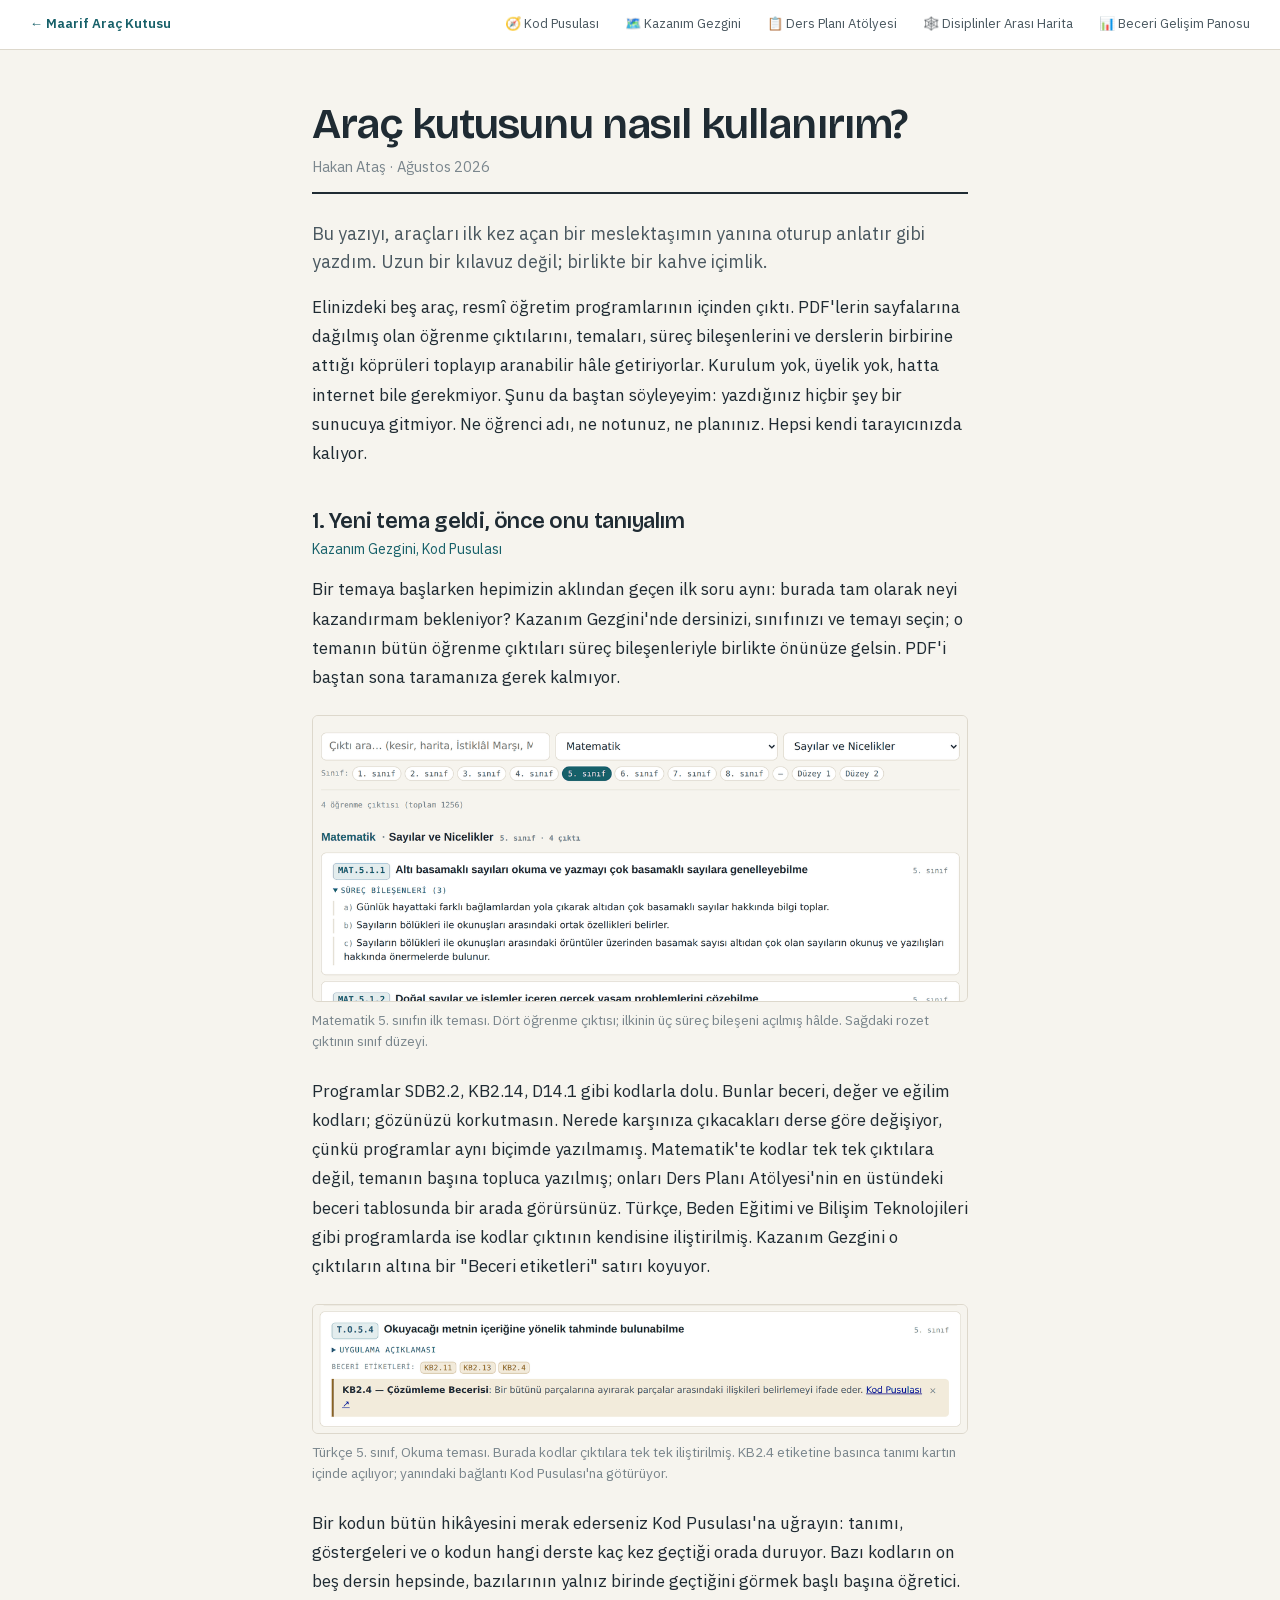
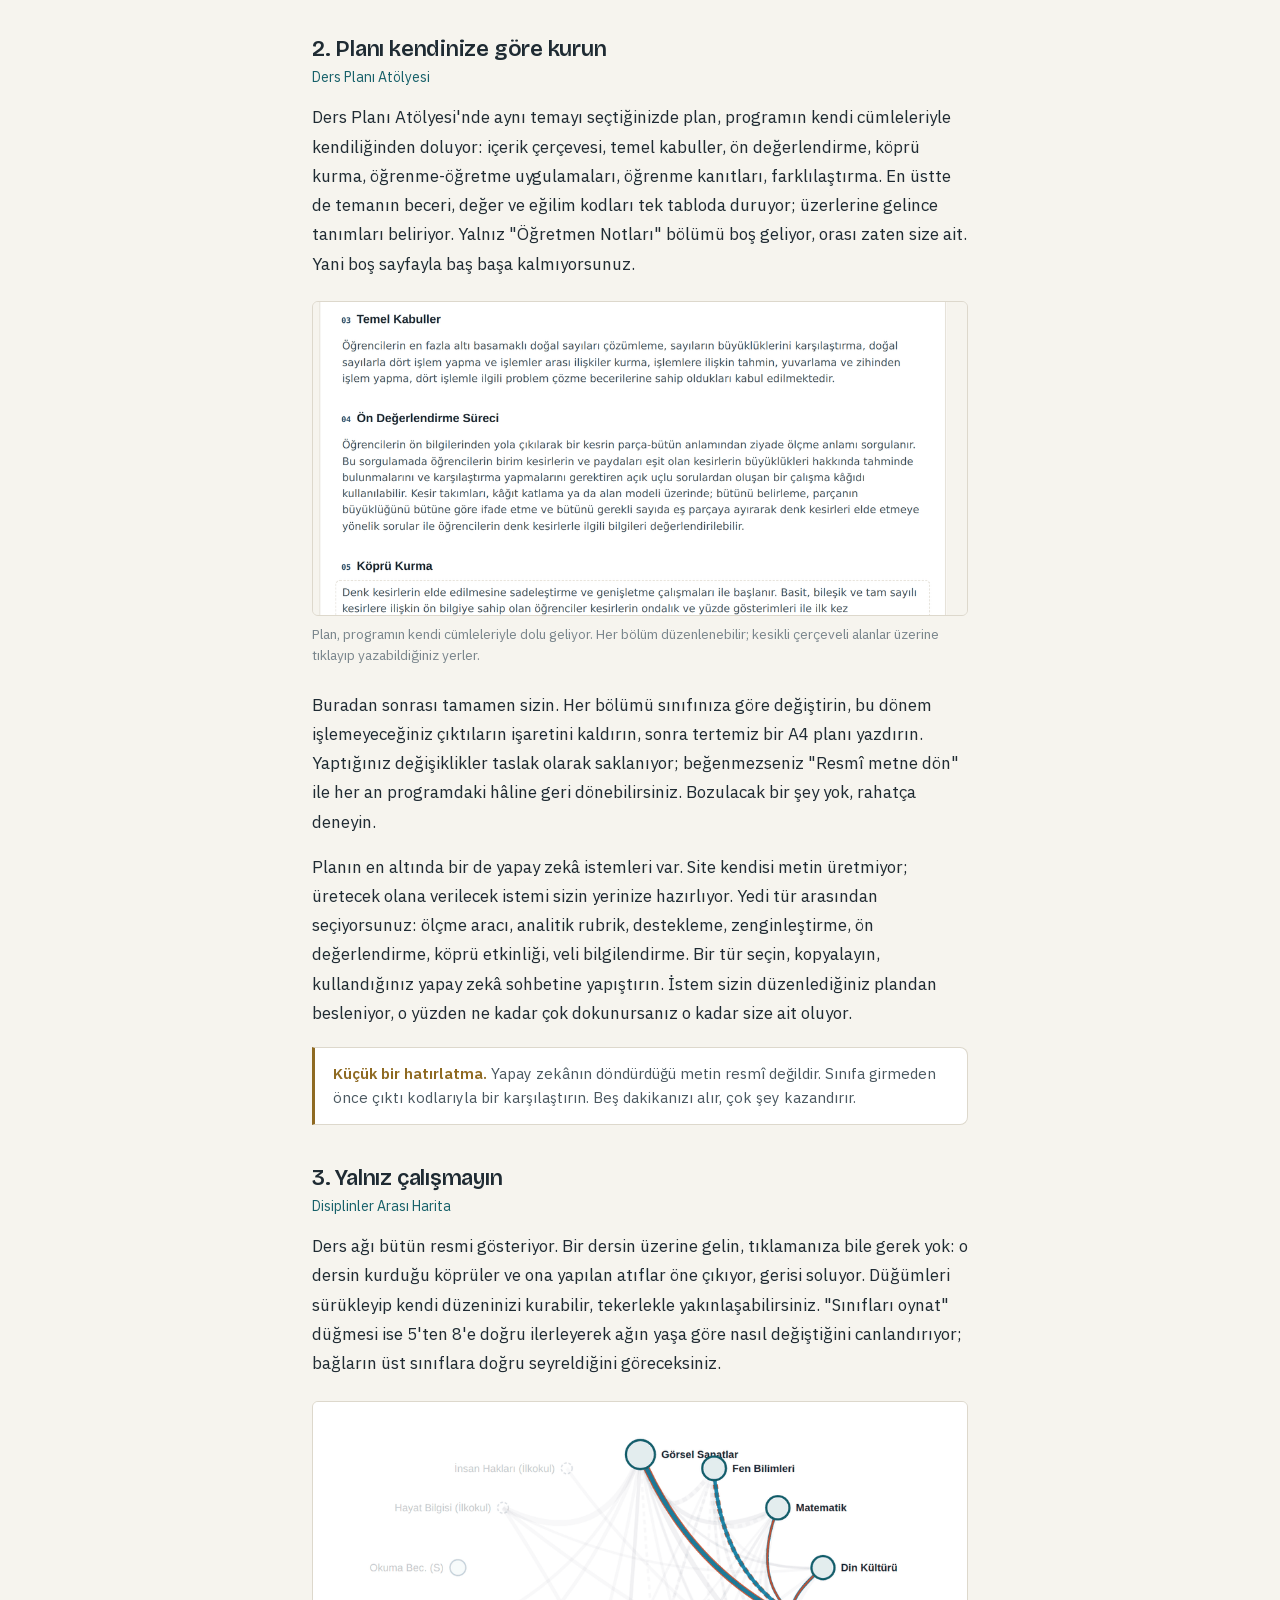
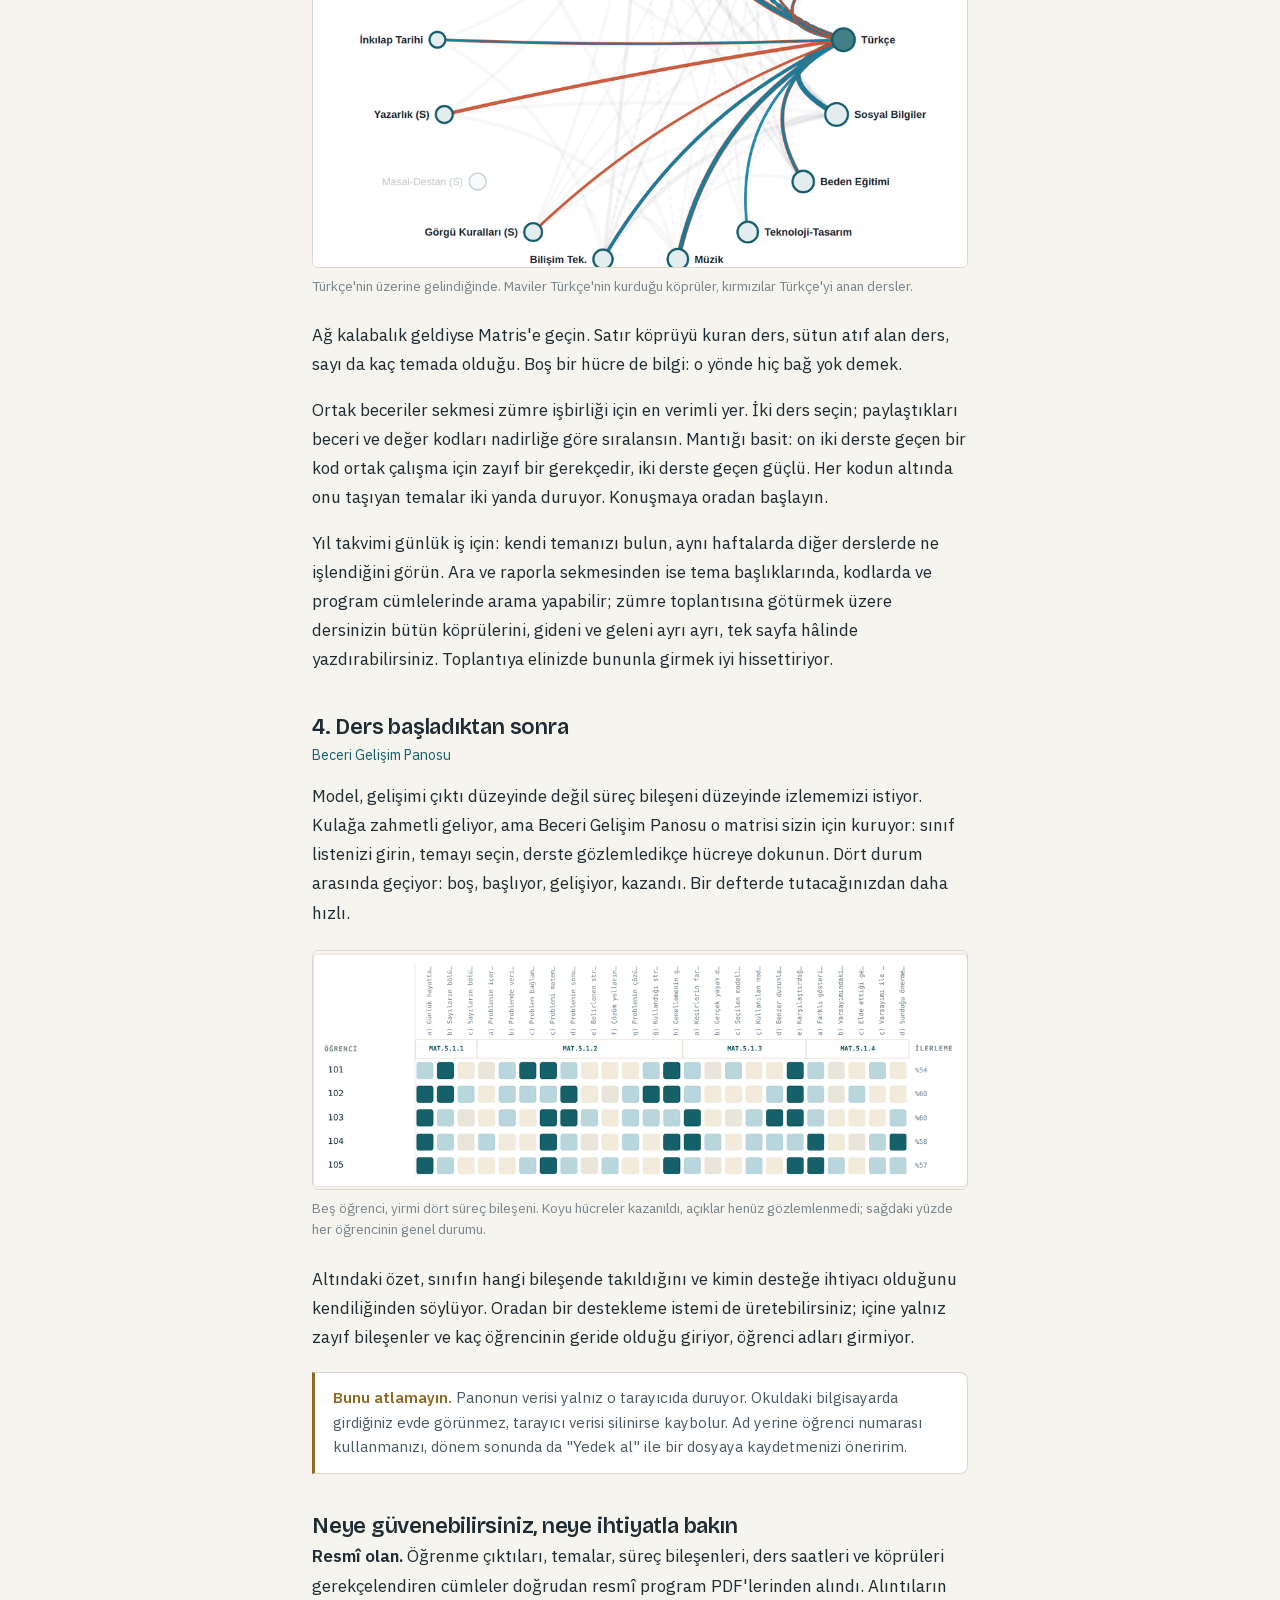
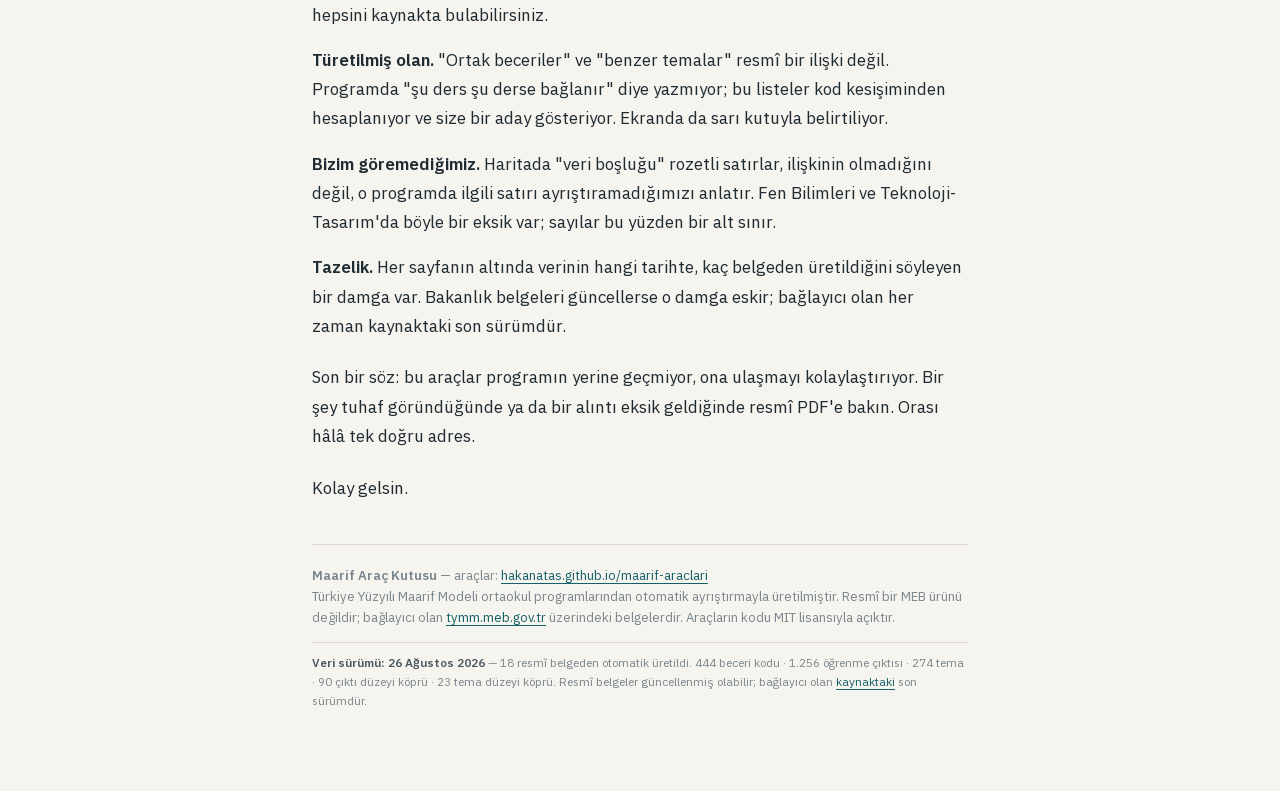
==== kullanim.html @ 653b6cca "Add files via upload" ====
<!DOCTYPE html>
<html lang="tr">
<head>
<meta charset="utf-8">
<meta name="viewport" content="width=device-width, initial-scale=1">
<meta name="description" content="Maarif Araç Kutusu'nun beş aracı bir temaya hazırlanırken nasıl kullanılır">
<link rel="icon" href="data:image/svg+xml,%3Csvg%20xmlns%3D%27http%3A//www.w3.org/2000/svg%27%20viewBox%3D%270%200%20100%20100%27%3E%3Ctext%20y%3D%27.9em%27%20font-size%3D%2790%27%3E%F0%9F%A7%B0%3C/text%3E%3C/svg%3E">
<title>Maarif Araç Kutusu Rehberi</title>
<style>
/* Otomatik üretildi: scriptler/07_yazitipi_gom.py
   Kaynak: Google Fonts (Bricolage Grotesque, IBM Plex Sans, IBM Plex Mono —
   hepsi SIL Open Font License). Yalnız latin ve latin-ext alt kümeleri gömüldü.
   Sayfanın çevrimdışı çalışması ve PDF dizgisinin doğru yüzlerle basılması için. */
@font-face {
  font-family: 'IBM Plex Mono';
  font-style: normal;
  font-weight: 500;
  font-display: swap;
  src: url([data-uri]) format('woff2');
  unicode-range: U+0100-02BA, U+02BD-02C5, U+02C7-02CC, U+02CE-02D7, U+02DD-02FF, U+0304, U+0308, U+0329, U+1D00-1DBF, U+1E00-1E9F, U+1EF2-1EFF, U+2020, U+20A0-20AB, U+20AD-20C0, U+2113, U+2C60-2C7F, U+A720-A7FF;
}
@font-face {
  font-family: 'IBM Plex Mono';
  font-style: normal;
  font-weight: 500;
  font-display: swap;
  src: url([data-uri]) format('woff2');
  unicode-range: U+0000-00FF, U+0131, U+0152-0153, U+02BB-02BC, U+02C6, U+02DA, U+02DC, U+0304, U+0308, U+0329, U+2000-206F, U+20AC, U+2122, U+2191, U+2193, U+2212, U+2215, U+FEFF, U+FFFD;
}
@font-face {
  font-family: 'IBM Plex Sans';
  font-style: italic;
  font-weight: 400;
  font-stretch: 100%;
  font-display: swap;
  src: url([data-uri]) format('woff2');
  unicode-range: U+0100-02BA, U+02BD-02C5, U+02C7-02CC, U+02CE-02D7, U+02DD-02FF, U+0304, U+0308, U+0329, U+1D00-1DBF, U+1E00-1E9F, U+1EF2-1EFF, U+2020, U+20A0-20AB, U+20AD-20C0, U+2113, U+2C60-2C7F, U+A720-A7FF;
}
@font-face {
  font-family: 'IBM Plex Sans';
  font-style: italic;
  font-weight: 400;
  font-stretch: 100%;
  font-display: swap;
  src: url([data-uri]) format('woff2');
  unicode-range: U+0000-00FF, U+0131, U+0152-0153, U+02BB-02BC, U+02C6, U+02DA, U+02DC, U+0304, U+0308, U+0329, U+2000-206F, U+20AC, U+2122, U+2191, U+2193, U+2212, U+2215, U+FEFF, U+FFFD;
}
@font-face {
  font-family: 'IBM Plex Sans';
  font-style: normal;
  font-weight: 400;
  font-stretch: 100%;
  font-display: swap;
  src: url([data-uri]) format('woff2');
  unicode-range: U+0100-02BA, U+02BD-02C5, U+02C7-02CC, U+02CE-02D7, U+02DD-02FF, U+0304, U+0308, U+0329, U+1D00-1DBF, U+1E00-1E9F, U+1EF2-1EFF, U+2020, U+20A0-20AB, U+20AD-20C0, U+2113, U+2C60-2C7F, U+A720-A7FF;
}
@font-face {
  font-family: 'IBM Plex Sans';
  font-style: normal;
  font-weight: 400;
  font-stretch: 100%;
  font-display: swap;
  src: url([data-uri]) format('woff2');
  unicode-range: U+0000-00FF, U+0131, U+0152-0153, U+02BB-02BC, U+02C6, U+02DA, U+02DC, U+0304, U+0308, U+0329, U+2000-206F, U+20AC, U+2122, U+2191, U+2193, U+2212, U+2215, U+FEFF, U+FFFD;
}
@font-face {
  font-family: 'IBM Plex Sans';
  font-style: normal;
  font-weight: 600;
  font-stretch: 100%;
  font-display: swap;
  src: url([data-uri]) format('woff2');
  unicode-range: U+0100-02BA, U+02BD-02C5, U+02C7-02CC, U+02CE-02D7, U+02DD-02FF, U+0304, U+0308, U+0329, U+1D00-1DBF, U+1E00-1E9F, U+1EF2-1EFF, U+2020, U+20A0-20AB, U+20AD-20C0, U+2113, U+2C60-2C7F, U+A720-A7FF;
}
@font-face {
  font-family: 'IBM Plex Sans';
  font-style: normal;
  font-weight: 600;
  font-stretch: 100%;
  font-display: swap;
  src: url([data-uri]) format('woff2');
  unicode-range: U+0000-00FF, U+0131, U+0152-0153, U+02BB-02BC, U+02C6, U+02DA, U+02DC, U+0304, U+0308, U+0329, U+2000-206F, U+20AC, U+2122, U+2191, U+2193, U+2212, U+2215, U+FEFF, U+FFFD;
}
@font-face {
  font-family: 'Bricolage Grotesque';
  font-style: normal;
  font-weight: 600;
  font-stretch: 100%;
  font-display: swap;
  src: url([data-uri]) format('woff2');
  unicode-range: U+20-21, U+23, U+25-5b, U+5d, U+61-7b, U+7d, U+b7, U+c4, U+c7, U+cb, U+cf, U+d6, U+dc, U+e4, U+e7, U+eb, U+ef, U+f6, U+fc, U+ff, U+102-103, U+10a-10b, U+114-117, U+11e-123, U+12c-12d, U+130-131, U+136-137, U+13b-13c, U+145-146, U+14e-14f, U+156-157, U+15e-15f, U+162-163, U+16c-16d, U+178, U+17b-17c, U+226-229, U+22e-22f, U+306-308, U+327, U+1e02-1e03, U+1e0a-1e0b, U+1e10-1e11, U+1e1c-1e1f, U+1e22-1e23, U+1e26-1e29, U+1e40-1e41, U+1e44-1e45, U+1e56-1e59, U+1e60-1e61, U+1e6a-1e6b, U+1e84-1e87, U+1e8a-1e8f, U+1e97, U+2013-2014, U+2019, U+201c-201d, U+2026, U+2192, U+21c4;
}

  :root {
    --paper: #F6F4EE; --surface: #FFFFFF; --ink: #1F2B33; --ink-soft: #4A5860;
    --ink-faint: #7A868D; --line: #DDD8CC; --line-soft: #E9E5DA;
    --petrol: #166069; --petrol-soft: #E3EDEE;
    --ochre: #8F6A22; --ochre-soft: #F2EBDB;
    --focus: #166069;
  }
  @media (prefers-color-scheme: dark) {
    :root:not([data-theme="light"]) {
      --paper: #131B1F; --surface: #1B252B; --ink: #E8E6DF; --ink-soft: #B4BCC0;
      --ink-faint: #7E8A90; --line: #2E3A41; --line-soft: #263138;
      --petrol: #6FC2CB; --petrol-soft: #1C3237;
      --ochre: #D9B26A; --ochre-soft: #332915;
      --focus: #6FC2CB;
    }
  }
  :root[data-theme="dark"] {
    --paper: #131B1F; --surface: #1B252B; --ink: #E8E6DF; --ink-soft: #B4BCC0;
    --ink-faint: #7E8A90; --line: #2E3A41; --line-soft: #263138;
    --petrol: #6FC2CB; --petrol-soft: #1C3237;
    --ochre: #D9B26A; --ochre-soft: #332915;
    --focus: #6FC2CB;
  }

  * { box-sizing: border-box; }
  body {
    margin: 0; background: var(--paper); color: var(--ink);
    font-family: "IBM Plex Sans", -apple-system, BlinkMacSystemFont, "Segoe UI", sans-serif;
    font-size: 17px; line-height: 1.72; -webkit-font-smoothing: antialiased;
  }
  .sayfa { max-width: 44rem; margin: 0 auto; padding: 3.2rem 1.5rem 4rem; }
  @media (max-width: 640px) { .sayfa { padding: 2rem 1.15rem 3rem; } body { font-size: 16px; } }

  .kunye { border-bottom: 2px solid var(--ink); padding-bottom: 0.8rem; margin-bottom: 1.6rem; }
  h1 {
    font-family: "Bricolage Grotesque", "IBM Plex Sans", sans-serif;
    font-size: clamp(2rem, 5.5vw, 2.7rem); font-weight: 600; line-height: 1.1;
    letter-spacing: -0.02em; margin: 0 0 0.35rem; text-wrap: balance;
  }
  .imza { margin: 0; font-size: 0.92rem; color: var(--ink-faint); }

  p { margin: 0 0 1rem; }
  .lede { font-size: 1.12rem; line-height: 1.6; color: var(--ink-soft); }

  h2 {
    font-family: "Bricolage Grotesque", "IBM Plex Sans", sans-serif;
    font-size: 1.38rem; font-weight: 600; letter-spacing: -0.01em; line-height: 1.25;
    margin: 2.4rem 0 0.15rem; text-wrap: balance;
  }
  .hangi { font-size: 0.88rem; color: var(--petrol); margin: 0 0 0.9rem; }

  figure { margin: 1.4rem 0 1.5rem; }
  figure img {
    display: block; width: 100%; height: auto;
    border: 1px solid var(--line); border-radius: 6px; background: var(--surface);
  }
  figcaption { font-size: 0.86rem; line-height: 1.55; color: var(--ink-faint); margin-top: 0.5rem; }

  strong, b { font-weight: 600; }
  a { color: var(--petrol); text-underline-offset: 3px; text-decoration-thickness: 1px; }
  a:focus-visible { outline: 2px solid var(--focus); outline-offset: 3px; border-radius: 3px; }

  .not {
    background: var(--surface); border: 1px solid var(--line); border-left: 3px solid var(--ochre);
    border-radius: 0 8px 8px 0; padding: 0.85rem 1.1rem;
    margin: 1.2rem 0 1.4rem; font-size: 0.94rem; line-height: 1.62; color: var(--ink-soft);
  }
  .not b { color: var(--ochre); }
  .not p { margin: 0; }

  .kapanis { margin-top: 1.4rem; }
  .kapanis:first-of-type { padding-top: 1.3rem; border-top: 1px solid var(--line); }

  footer {
    margin-top: 2.6rem; padding-top: 1.2rem; border-top: 1px solid var(--line);
    font-size: 0.82rem; line-height: 1.6; color: var(--ink-faint);
  }
  footer a { color: var(--petrol); }

  /* --- baskı / PDF ---
     Kâğıtta koyu tema kartuş yakar; baskıda paleti açık hâle sabitliyoruz. */
  @page { size: A4; margin: 18mm 16mm 16mm; }
  @media print {
    :root, :root[data-theme="dark"] {
      --paper: #FFFFFF; --surface: #FFFFFF; --ink: #1A252C; --ink-soft: #3E4C55;
      --ink-faint: #6B7880; --line: #D6D1C4; --line-soft: #E9E5DA;
      --petrol: #12545C; --petrol-soft: #EAF1F2;
      --ochre: #7A5A1B; --ochre-soft: #F5EFE0;
    }
    body { background: #fff; font-size: 9.9pt; line-height: 1.5; }
    .sayfa { max-width: none; padding: 0; }
    .site-nav { display: none !important; }
    h1 { font-size: 22pt; }
    .lede { font-size: 11pt; }
    h2 { font-size: 12.6pt; margin-top: 1.15rem; break-after: avoid; }
    .hangi { break-after: avoid; break-before: avoid; }
    figure { break-inside: avoid; margin: 0.65rem 0 0.75rem; }
    figure img { width: 78%; }
    p { margin-bottom: 0.75rem; }
    /* damga altbilgiyle birlikte kalsın, tek başına yeni sayfaya taşmasın */
    footer { break-inside: avoid; }
    .not, .kapanis { break-inside: avoid; }
    p { orphans: 3; widows: 3; }
    a { text-decoration: none; }
    footer { margin-top: 1.5rem; font-size: 8.4pt; }
    .veri-damgasi { font-size: 8pt; }
  }

  .site-nav {
    display: flex; flex-wrap: wrap; gap: 0.3rem; align-items: center;
    padding: 0.5rem 1.2rem; border-bottom: 1px solid var(--line);
    background: var(--surface); font-size: 0.82rem;
  }
  .site-nav .nav-oge {
    color: var(--ink-soft); text-decoration: none; padding: 0.25rem 0.6rem;
    border-radius: 99px; border: 1px solid transparent; white-space: nowrap;
  }
  .site-nav a.nav-oge:hover, .site-nav a.nav-oge:focus-visible {
    border-color: var(--line); color: var(--ink); outline: none;
  }
  .site-nav .etkin { color: var(--petrol); font-weight: 600; }
  .site-nav .nav-ev { margin-right: auto; font-weight: 600; color: var(--petrol); }
  @media print { .site-nav { display: none; } }

  .veri-damgasi {
    margin-top: 0.9rem; padding-top: 0.7rem; border-top: 1px solid var(--line);
    font-size: 0.74rem; line-height: 1.6; color: var(--ink-faint);
  }
  .veri-damgasi b { color: var(--ink-soft); font-weight: 600; }
</style>
</head>
<body>
<nav class="site-nav" aria-label="Araçlar"><a class="nav-oge nav-ev" href="./index.html">← Maarif Araç Kutusu</a><a class="nav-oge" href="./araclar/kod-pusulasi.html">🧭 Kod Pusulası</a><a class="nav-oge" href="./araclar/kazanim-gezgini.html">🗺️ Kazanım Gezgini</a><a class="nav-oge" href="./araclar/ders-plani.html">📋 Ders Planı Atölyesi</a><a class="nav-oge" href="./araclar/disiplinler-haritasi.html">🕸️ Disiplinler Arası Harita</a><a class="nav-oge" href="./araclar/beceri-panosu.html">📊 Beceri Gelişim Panosu</a></nav>
<div class="sayfa">

  <header class="kunye">
    <h1>Araç kutusunu nasıl kullanırım?</h1>
    <p class="imza">Hakan Ataş · Ağustos 2026</p>
  </header>

  <p class="lede">Bu yazıyı, araçları ilk kez açan bir meslektaşımın yanına oturup anlatır gibi yazdım. Uzun bir kılavuz değil; birlikte bir kahve içimlik.</p>

  <p>Elinizdeki beş araç, resmî öğretim programlarının içinden çıktı. PDF'lerin sayfalarına dağılmış olan öğrenme çıktılarını, temaları, süreç bileşenlerini ve derslerin birbirine attığı köprüleri toplayıp aranabilir hâle getiriyorlar. Kurulum yok, üyelik yok, hatta internet bile gerekmiyor. Şunu da baştan söyleyeyim: yazdığınız hiçbir şey bir sunucuya gitmiyor. Ne öğrenci adı, ne notunuz, ne planınız. Hepsi kendi tarayıcınızda kalıyor.</p>

  <h2>1. Yeni tema geldi, önce onu tanıyalım</h2>
  <p class="hangi">Kazanım Gezgini, Kod Pusulası</p>

  <p>Bir temaya başlarken hepimizin aklından geçen ilk soru aynı: burada tam olarak neyi kazandırmam bekleniyor? Kazanım Gezgini'nde dersinizi, sınıfınızı ve temayı seçin; o temanın bütün öğrenme çıktıları süreç bileşenleriyle birlikte önünüze gelsin. PDF'i baştan sona taramanıza gerek kalmıyor.</p>

  <figure>
    <img src="[data-uri]" alt="Kazanım Gezgini ekranı: Matematik 5. sınıf birinci temanın dört öğrenme çıktısı, her birinin süreç bileşeni sayısıyla birlikte listelenmiş.">
    <figcaption>Matematik 5. sınıfın ilk teması. Dört öğrenme çıktısı; ilkinin üç süreç bileşeni açılmış hâlde. Sağdaki rozet çıktının sınıf düzeyi.</figcaption>
  </figure>

  <p>Programlar SDB2.2, KB2.14, D14.1 gibi kodlarla dolu. Bunlar beceri, değer ve eğilim kodları; gözünüzü korkutmasın. Nerede karşınıza çıkacakları derse göre değişiyor, çünkü programlar aynı biçimde yazılmamış. Matematik'te kodlar tek tek çıktılara değil, temanın başına topluca yazılmış; onları Ders Planı Atölyesi'nin en üstündeki beceri tablosunda bir arada görürsünüz. Türkçe, Beden Eğitimi ve Bilişim Teknolojileri gibi programlarda ise kodlar çıktının kendisine iliştirilmiş. Kazanım Gezgini o çıktıların altına bir "Beceri etiketleri" satırı koyuyor.</p>

  <figure>
    <img src="[data-uri]" alt="Kazanım Gezgini ekranı: Türkçe 5. sınıf bir okuma çıktısının altında KB2.11, KB2.13, KB2.4 beceri etiketleri; KB2.4'e basılınca Çözümleme Becerisi tanımı kartın içinde açılmış.">
    <figcaption>Türkçe 5. sınıf, Okuma teması. Burada kodlar çıktılara tek tek iliştirilmiş. KB2.4 etiketine basınca tanımı kartın içinde açılıyor; yanındaki bağlantı Kod Pusulası'na götürüyor.</figcaption>
  </figure>

  <p>Bir kodun bütün hikâyesini merak ederseniz Kod Pusulası'na uğrayın: tanımı, göstergeleri ve o kodun hangi derste kaç kez geçtiği orada duruyor. Bazı kodların on beş dersin hepsinde, bazılarının yalnız birinde geçtiğini görmek başlı başına öğretici.</p>

  <h2>2. Planı kendinize göre kurun</h2>
  <p class="hangi">Ders Planı Atölyesi</p>

  <p>Ders Planı Atölyesi'nde aynı temayı seçtiğinizde plan, programın kendi cümleleriyle kendiliğinden doluyor: içerik çerçevesi, temel kabuller, ön değerlendirme, köprü kurma, öğrenme-öğretme uygulamaları, öğrenme kanıtları, farklılaştırma. En üstte de temanın beceri, değer ve eğilim kodları tek tabloda duruyor; üzerlerine gelince tanımları beliriyor. Yalnız "Öğretmen Notları" bölümü boş geliyor, orası zaten size ait. Yani boş sayfayla baş başa kalmıyorsunuz.</p>

  <figure>
    <img src="[data-uri]" alt="Ders Planı Atölyesi ekranı: Temel Kabuller, Ön Değerlendirme Süreci ve Köprü Kurma bölümleri programdaki resmî metinle dolmuş hâlde.">
    <figcaption>Plan, programın kendi cümleleriyle dolu geliyor. Her bölüm düzenlenebilir; kesikli çerçeveli alanlar üzerine tıklayıp yazabildiğiniz yerler.</figcaption>
  </figure>

  <p>Buradan sonrası tamamen sizin. Her bölümü sınıfınıza göre değiştirin, bu dönem işlemeyeceğiniz çıktıların işaretini kaldırın, sonra tertemiz bir A4 planı yazdırın. Yaptığınız değişiklikler taslak olarak saklanıyor; beğenmezseniz "Resmî metne dön" ile her an programdaki hâline geri dönebilirsiniz. Bozulacak bir şey yok, rahatça deneyin.</p>

  <p>Planın en altında bir de yapay zekâ istemleri var. Site kendisi metin üretmiyor; üretecek olana verilecek istemi sizin yerinize hazırlıyor. Yedi tür arasından seçiyorsunuz: ölçme aracı, analitik rubrik, destekleme, zenginleştirme, ön değerlendirme, köprü etkinliği, veli bilgilendirme. Bir tür seçin, kopyalayın, kullandığınız yapay zekâ sohbetine yapıştırın. İstem sizin düzenlediğiniz plandan besleniyor, o yüzden ne kadar çok dokunursanız o kadar size ait oluyor.</p>

  <div class="not"><b>Küçük bir hatırlatma.</b> Yapay zekânın döndürdüğü metin resmî değildir. Sınıfa girmeden önce çıktı kodlarıyla bir karşılaştırın. Beş dakikanızı alır, çok şey kazandırır.</div>

  <h2>3. Yalnız çalışmayın</h2>
  <p class="hangi">Disiplinler Arası Harita</p>

  <p>Ders ağı bütün resmi gösteriyor. Bir dersin üzerine gelin, tıklamanıza bile gerek yok: o dersin kurduğu köprüler ve ona yapılan atıflar öne çıkıyor, gerisi soluyor. Düğümleri sürükleyip kendi düzeninizi kurabilir, tekerlekle yakınlaşabilirsiniz. "Sınıfları oynat" düğmesi ise 5'ten 8'e doğru ilerleyerek ağın yaşa göre nasıl değiştiğini canlandırıyor; bağların üst sınıflara doğru seyreldiğini göreceksiniz.</p>

  <figure>
    <img src="[data-uri]" alt="Disiplinler Arası Harita ekranı: Türkçe düğümünün üzerine gelinmiş, ondan çıkan köprüler mavi, ona gelen atıflar kırmızı çizilmiş, kalan ağ solmuş.">
    <figcaption>Türkçe'nin üzerine gelindiğinde. Maviler Türkçe'nin kurduğu köprüler, kırmızılar Türkçe'yi anan dersler.</figcaption>
  </figure>

  <p>Ağ kalabalık geldiyse Matris'e geçin. Satır köprüyü kuran ders, sütun atıf alan ders, sayı da kaç temada olduğu. Boş bir hücre de bilgi: o yönde hiç bağ yok demek.</p>

  <p>Ortak beceriler sekmesi zümre işbirliği için en verimli yer. İki ders seçin; paylaştıkları beceri ve değer kodları nadirliğe göre sıralansın. Mantığı basit: on iki derste geçen bir kod ortak çalışma için zayıf bir gerekçedir, iki derste geçen güçlü. Her kodun altında onu taşıyan temalar iki yanda duruyor. Konuşmaya oradan başlayın.</p>

  <p>Yıl takvimi günlük iş için: kendi temanızı bulun, aynı haftalarda diğer derslerde ne işlendiğini görün. Ara ve raporla sekmesinden ise tema başlıklarında, kodlarda ve program cümlelerinde arama yapabilir; zümre toplantısına götürmek üzere dersinizin bütün köprülerini, gideni ve geleni ayrı ayrı, tek sayfa hâlinde yazdırabilirsiniz. Toplantıya elinizde bununla girmek iyi hissettiriyor.</p>

  <h2>4. Ders başladıktan sonra</h2>
  <p class="hangi">Beceri Gelişim Panosu</p>

  <p>Model, gelişimi çıktı düzeyinde değil süreç bileşeni düzeyinde izlememizi istiyor. Kulağa zahmetli geliyor, ama Beceri Gelişim Panosu o matrisi sizin için kuruyor: sınıf listenizi girin, temayı seçin, derste gözlemledikçe hücreye dokunun. Dört durum arasında geçiyor: boş, başlıyor, gelişiyor, kazandı. Bir defterde tutacağınızdan daha hızlı.</p>

  <figure>
    <img src="[data-uri]" alt="Beceri Gelişim Panosu ekranı: beş öğrenci numarası için Matematik 5. sınıf birinci temanın yirmi dört süreç bileşeni, koyudan açığa dört durum rengiyle işaretlenmiş.">
    <figcaption>Beş öğrenci, yirmi dört süreç bileşeni. Koyu hücreler kazanıldı, açıklar henüz gözlemlenmedi; sağdaki yüzde her öğrencinin genel durumu.</figcaption>
  </figure>

  <p>Altındaki özet, sınıfın hangi bileşende takıldığını ve kimin desteğe ihtiyacı olduğunu kendiliğinden söylüyor. Oradan bir destekleme istemi de üretebilirsiniz; içine yalnız zayıf bileşenler ve kaç öğrencinin geride olduğu giriyor, öğrenci adları girmiyor.</p>

  <div class="not"><b>Bunu atlamayın.</b> Panonun verisi yalnız o tarayıcıda duruyor. Okuldaki bilgisayarda girdiğiniz evde görünmez, tarayıcı verisi silinirse kaybolur. Ad yerine öğrenci numarası kullanmanızı, dönem sonunda da "Yedek al" ile bir dosyaya kaydetmenizi öneririm.</p></div>

  <h2>Neye güvenebilirsiniz, neye ihtiyatla bakın</h2>

  <p><b>Resmî olan.</b> Öğrenme çıktıları, temalar, süreç bileşenleri, ders saatleri ve köprüleri gerekçelendiren cümleler doğrudan resmî program PDF'lerinden alındı. Alıntıların hepsini kaynakta bulabilirsiniz.</p>

  <p><b>Türetilmiş olan.</b> "Ortak beceriler" ve "benzer temalar" resmî bir ilişki değil. Programda "şu ders şu derse bağlanır" diye yazmıyor; bu listeler kod kesişiminden hesaplanıyor ve size bir aday gösteriyor. Ekranda da sarı kutuyla belirtiliyor.</p>

  <p><b>Bizim göremediğimiz.</b> Haritada "veri boşluğu" rozetli satırlar, ilişkinin olmadığını değil, o programda ilgili satırı ayrıştıramadığımızı anlatır. Fen Bilimleri ve Teknoloji-Tasarım'da böyle bir eksik var; sayılar bu yüzden bir alt sınır.</p>

  <p><b>Tazelik.</b> Her sayfanın altında verinin hangi tarihte, kaç belgeden üretildiğini söyleyen bir damga var. Bakanlık belgeleri güncellerse o damga eskir; bağlayıcı olan her zaman kaynaktaki son sürümdür.</p>

  <p class="kapanis">Son bir söz: bu araçlar programın yerine geçmiyor, ona ulaşmayı kolaylaştırıyor. Bir şey tuhaf göründüğünde ya da bir alıntı eksik geldiğinde resmî PDF'e bakın. Orası hâlâ tek doğru adres.</p>

  <p class="kapanis">Kolay gelsin.</p>

  <footer>
    <b>Maarif Araç Kutusu</b> — araçlar: <a href="https://hakanatas.github.io/maarif-araclari/">hakanatas.github.io/maarif-araclari</a><br>
    Türkiye Yüzyılı Maarif Modeli ortaokul programlarından otomatik ayrıştırmayla üretilmiştir. Resmî bir MEB ürünü değildir; bağlayıcı olan <a href="https://tymm.meb.gov.tr">tymm.meb.gov.tr</a> üzerindeki belgelerdir. Araçların kodu MIT lisansıyla açıktır.
  <p class="veri-damgasi"><b>Veri sürümü: 26 Ağustos 2026</b> — 18 resmî belgeden otomatik üretildi. 444 beceri kodu · 1.256 öğrenme çıktısı · 274 tema · 90 çıktı düzeyi köprü · 23 tema düzeyi köprü. Resmî belgeler güncellenmiş olabilir; bağlayıcı olan <a href="https://tymm.meb.gov.tr">kaynaktaki</a> son sürümdür.</p></footer>

</div>
</body>
</html>
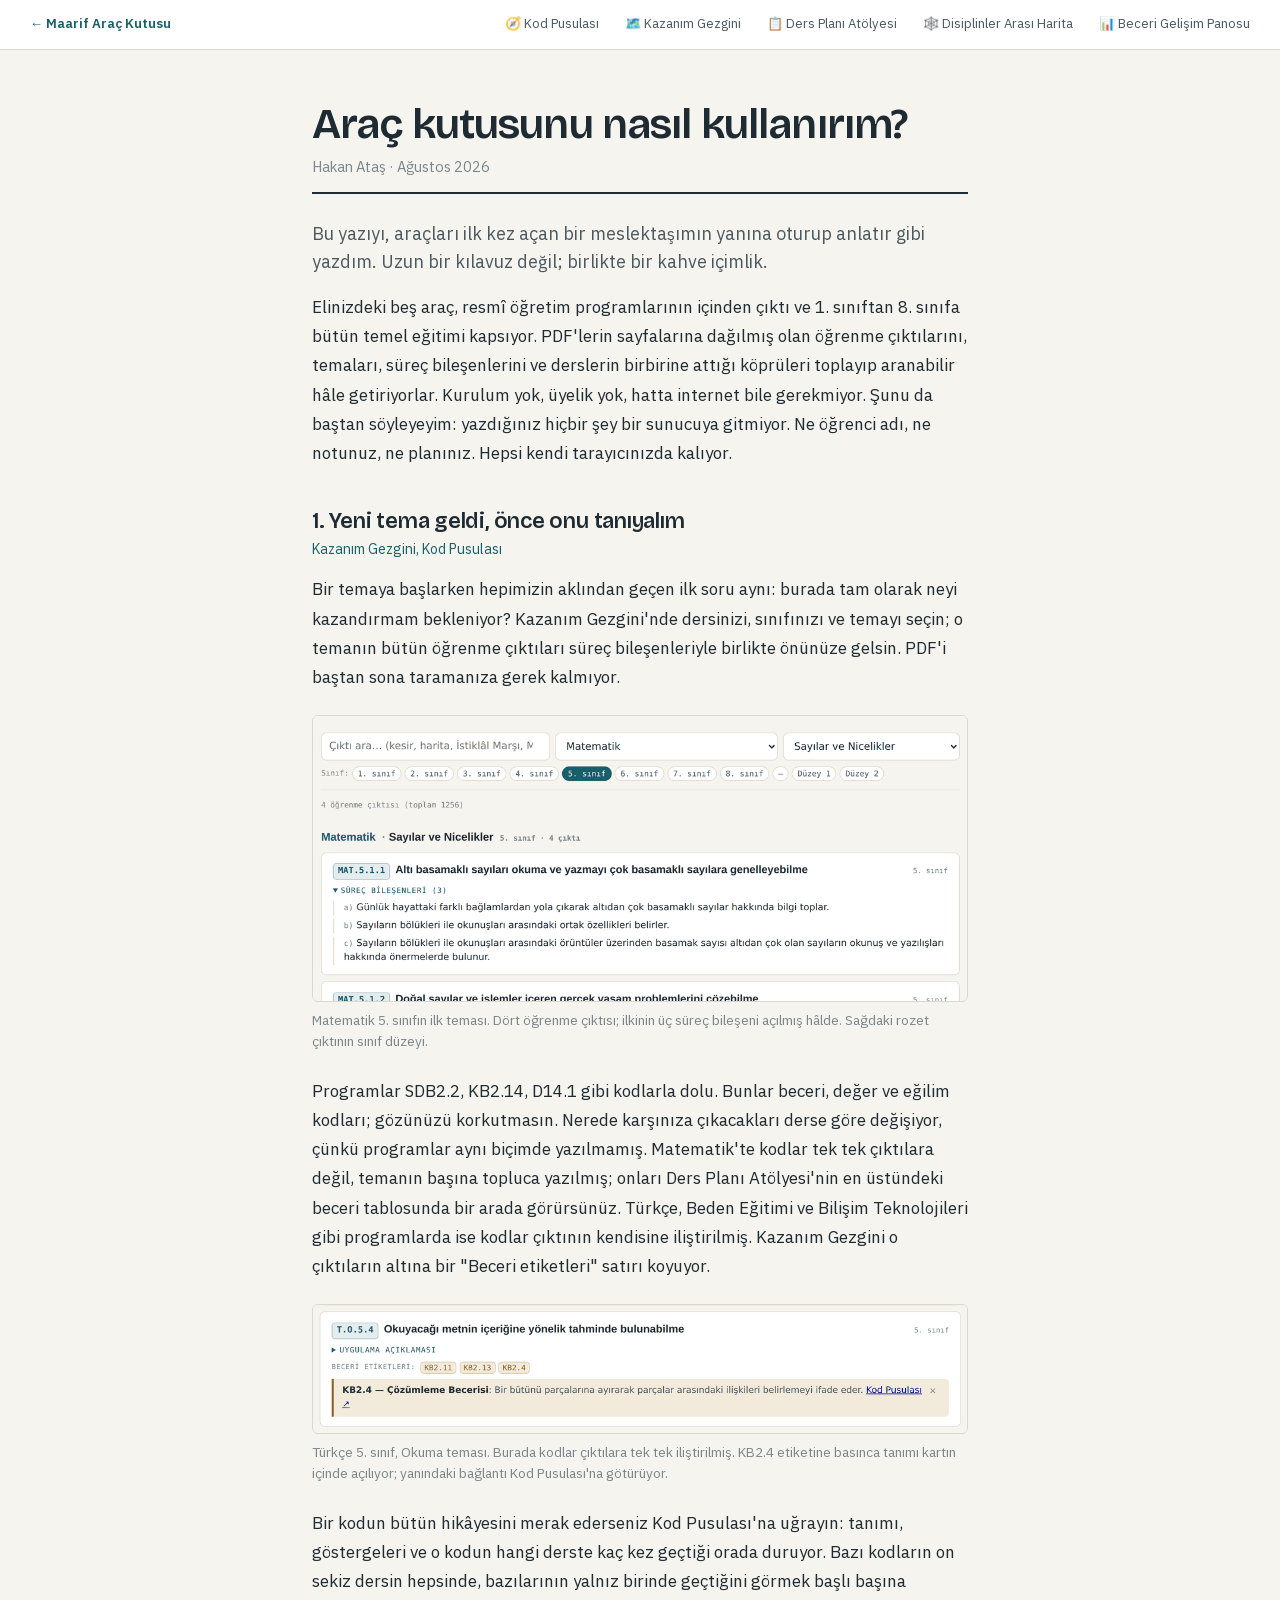
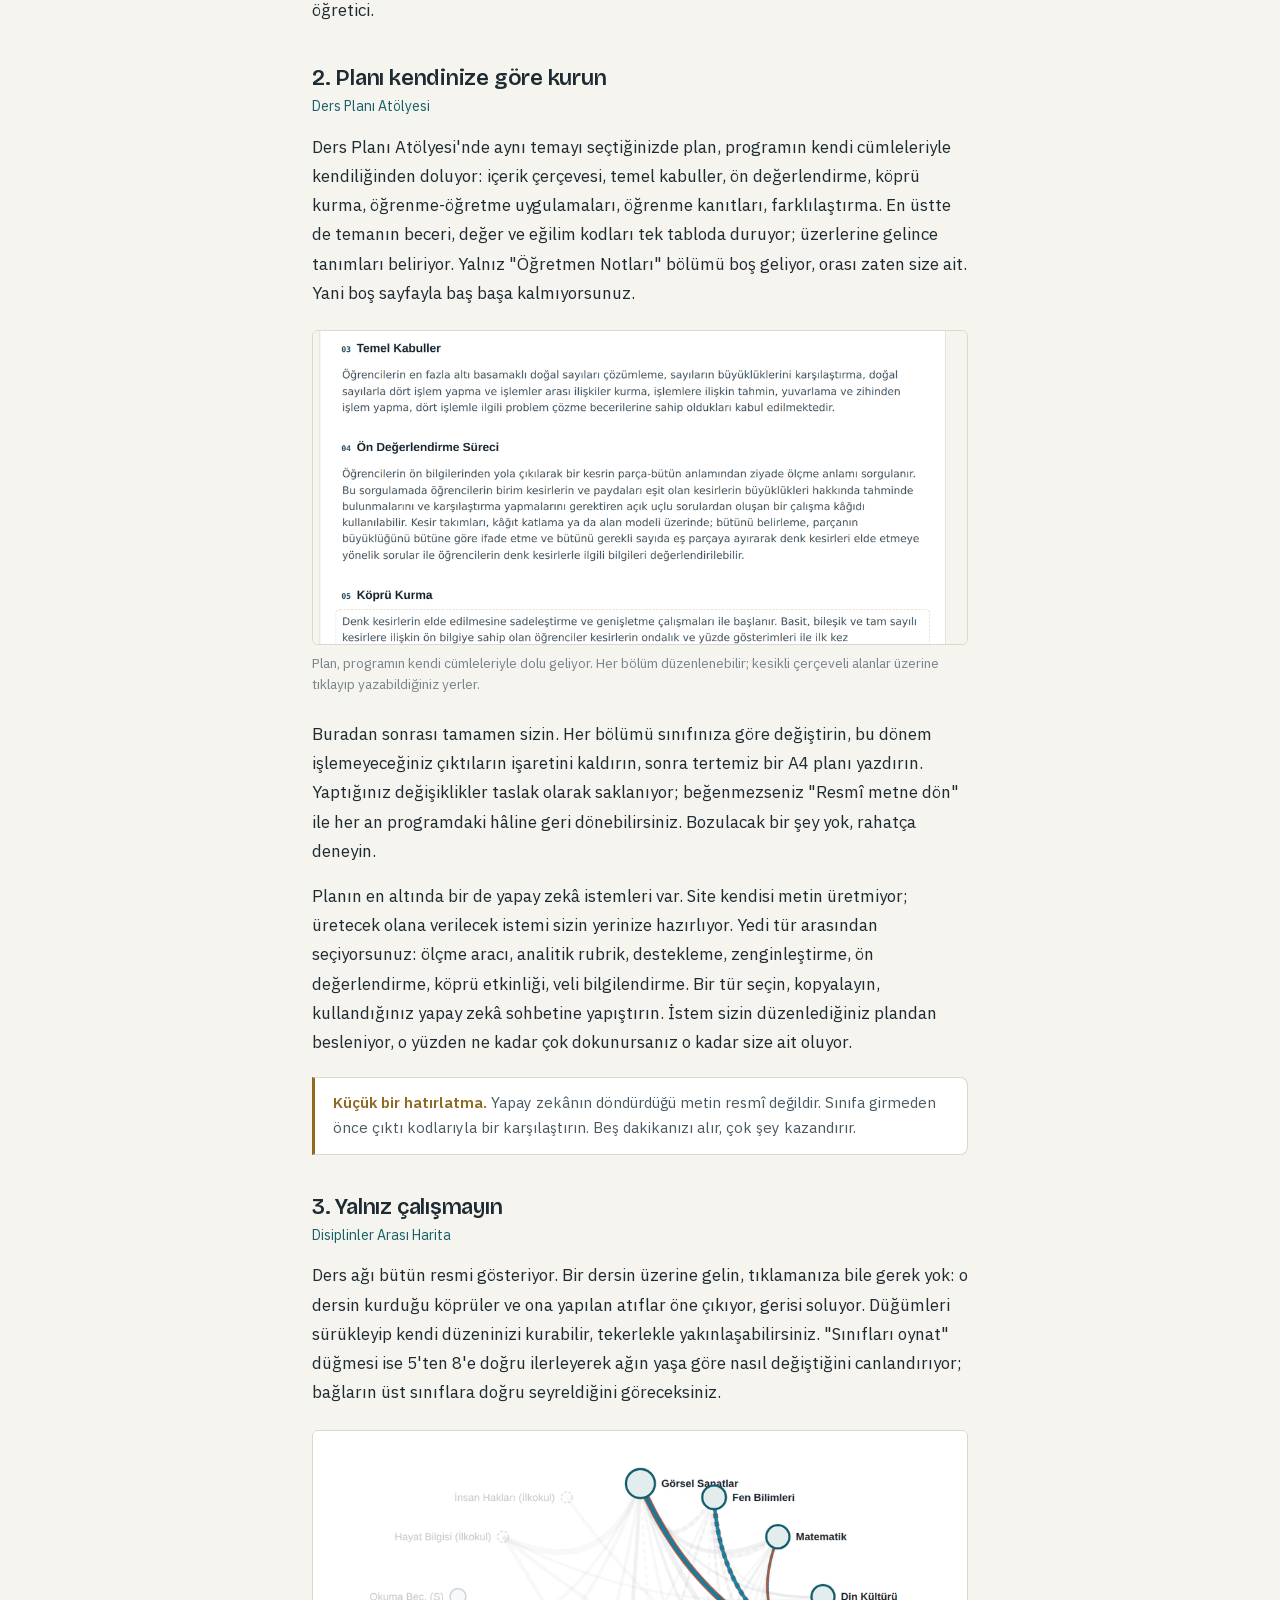
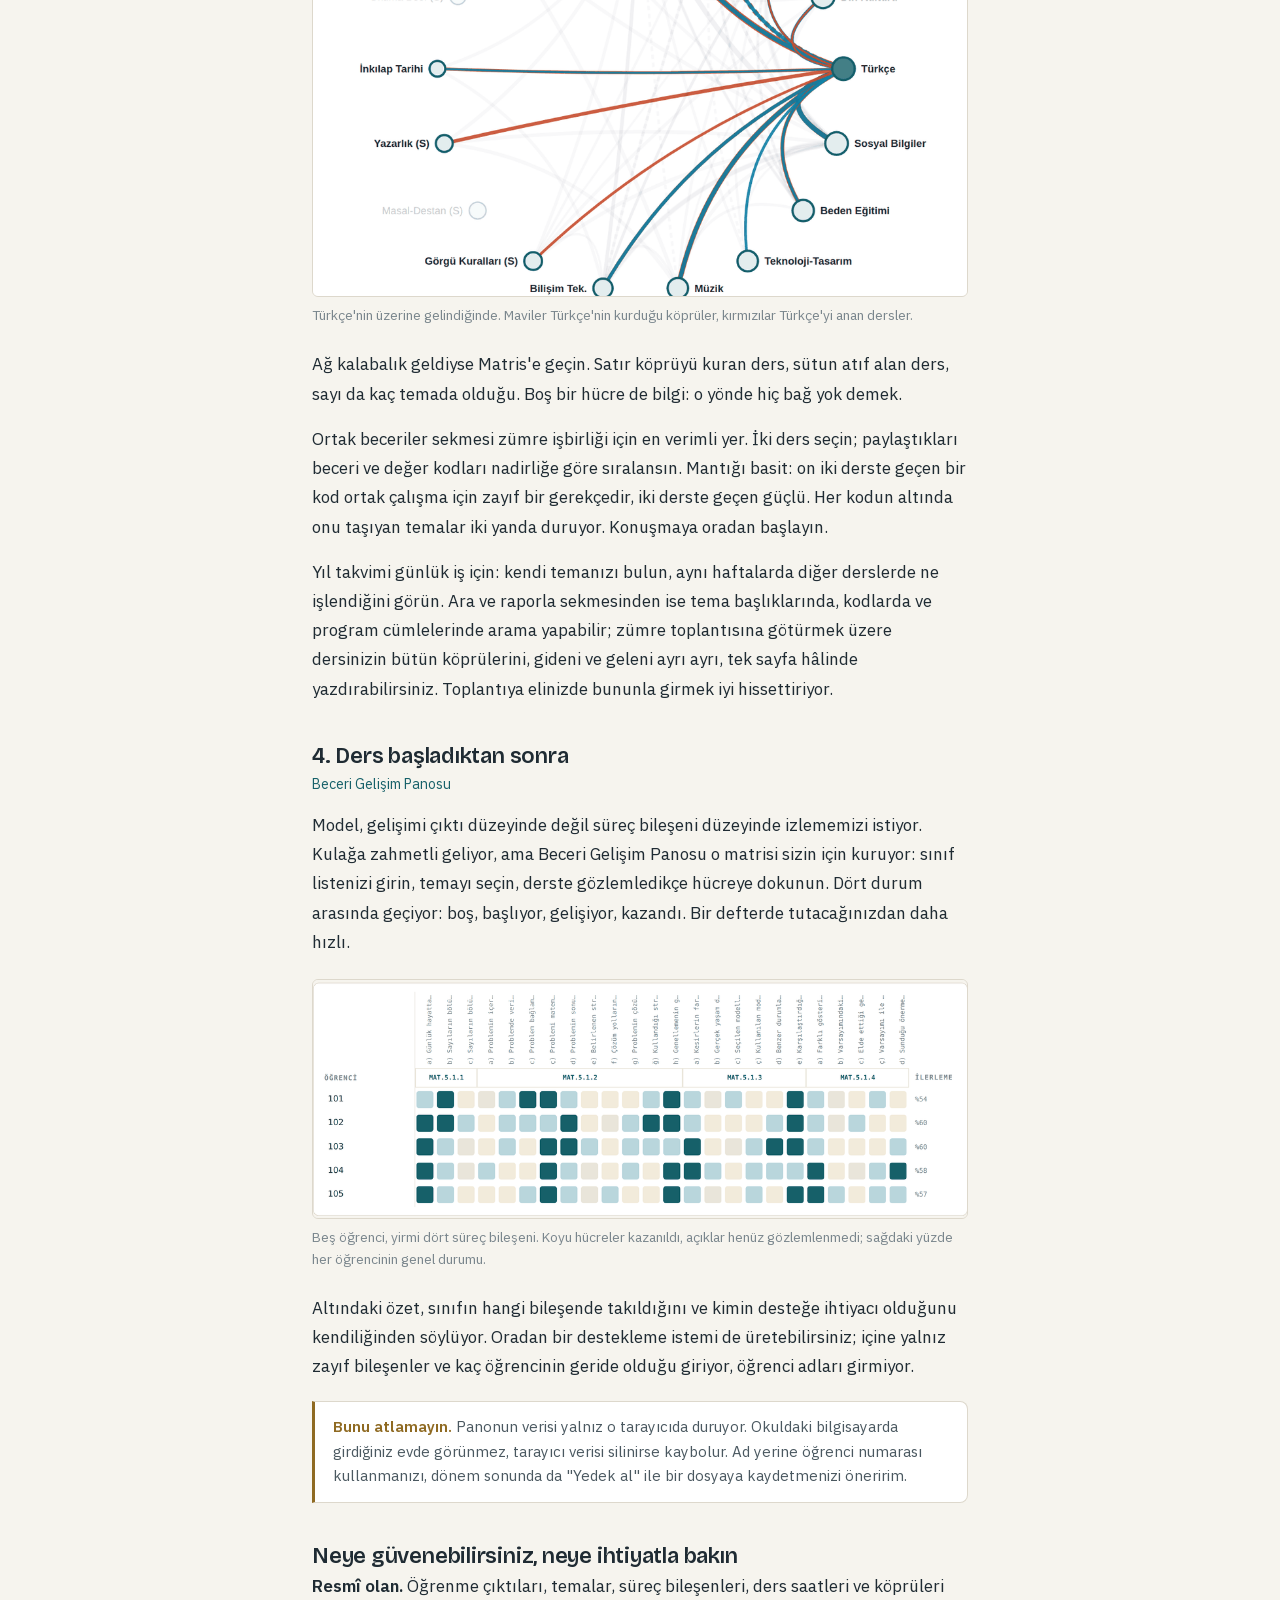
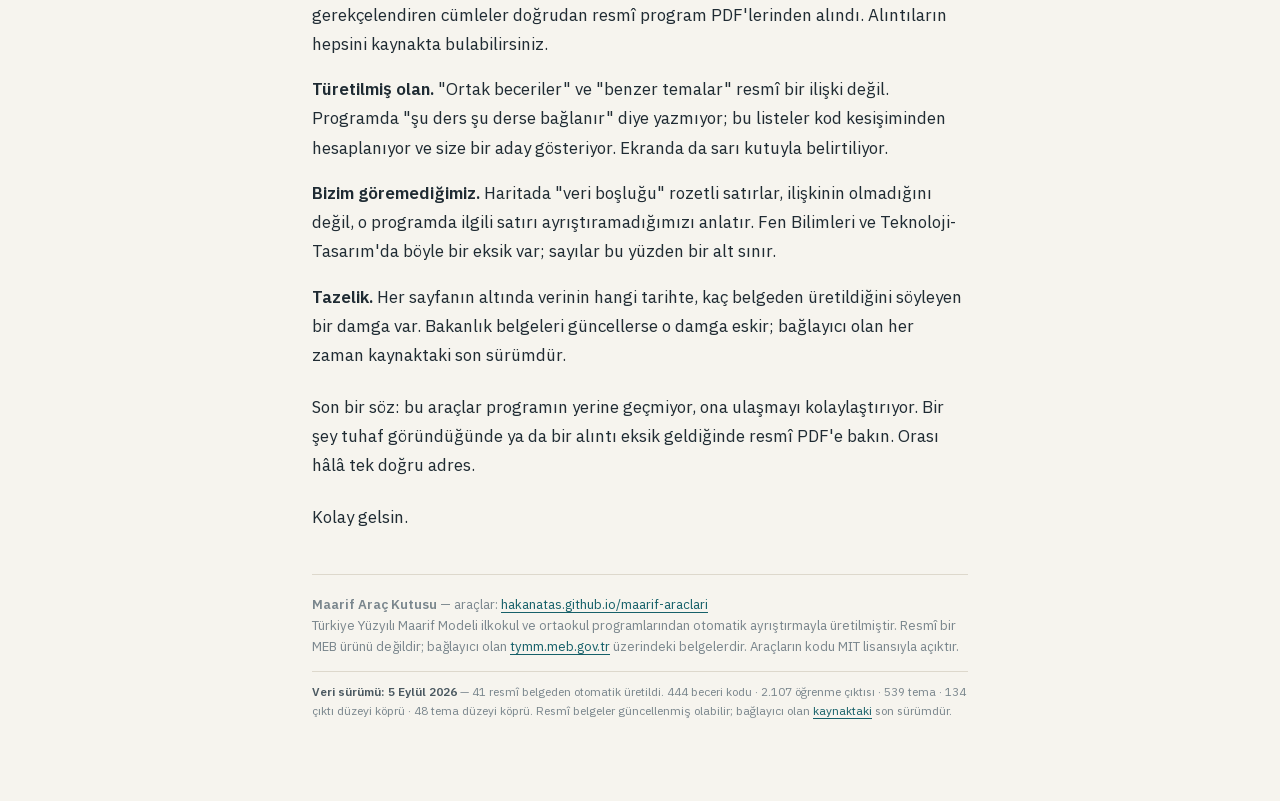
==== commit 7663109b: "Add files via upload" ====
--- a/kullanim.html
+++ b/kullanim.html
@@ -233,7 +233,7 @@
 
   <p class="lede">Bu yazıyı, araçları ilk kez açan bir meslektaşımın yanına oturup anlatır gibi yazdım. Uzun bir kılavuz değil; birlikte bir kahve içimlik.</p>
 
-  <p>Elinizdeki beş araç, resmî öğretim programlarının içinden çıktı. PDF'lerin sayfalarına dağılmış olan öğrenme çıktılarını, temaları, süreç bileşenlerini ve derslerin birbirine attığı köprüleri toplayıp aranabilir hâle getiriyorlar. Kurulum yok, üyelik yok, hatta internet bile gerekmiyor. Şunu da baştan söyleyeyim: yazdığınız hiçbir şey bir sunucuya gitmiyor. Ne öğrenci adı, ne notunuz, ne planınız. Hepsi kendi tarayıcınızda kalıyor.</p>
+  <p>Elinizdeki beş araç, resmî öğretim programlarının içinden çıktı ve 1. sınıftan 8. sınıfa bütün temel eğitimi kapsıyor. PDF'lerin sayfalarına dağılmış olan öğrenme çıktılarını, temaları, süreç bileşenlerini ve derslerin birbirine attığı köprüleri toplayıp aranabilir hâle getiriyorlar. Kurulum yok, üyelik yok, hatta internet bile gerekmiyor. Şunu da baştan söyleyeyim: yazdığınız hiçbir şey bir sunucuya gitmiyor. Ne öğrenci adı, ne notunuz, ne planınız. Hepsi kendi tarayıcınızda kalıyor.</p>
 
   <h2>1. Yeni tema geldi, önce onu tanıyalım</h2>
   <p class="hangi">Kazanım Gezgini, Kod Pusulası</p>
@@ -252,7 +252,7 @@
     <figcaption>Türkçe 5. sınıf, Okuma teması. Burada kodlar çıktılara tek tek iliştirilmiş. KB2.4 etiketine basınca tanımı kartın içinde açılıyor; yanındaki bağlantı Kod Pusulası'na götürüyor.</figcaption>
   </figure>
 
-  <p>Bir kodun bütün hikâyesini merak ederseniz Kod Pusulası'na uğrayın: tanımı, göstergeleri ve o kodun hangi derste kaç kez geçtiği orada duruyor. Bazı kodların on beş dersin hepsinde, bazılarının yalnız birinde geçtiğini görmek başlı başına öğretici.</p>
+  <p>Bir kodun bütün hikâyesini merak ederseniz Kod Pusulası'na uğrayın: tanımı, göstergeleri ve o kodun hangi derste kaç kez geçtiği orada duruyor. Bazı kodların on sekiz dersin hepsinde, bazılarının yalnız birinde geçtiğini görmek başlı başına öğretici.</p>
 
   <h2>2. Planı kendinize göre kurun</h2>
   <p class="hangi">Ders Planı Atölyesi</p>
@@ -316,8 +316,8 @@
 
   <footer>
     <b>Maarif Araç Kutusu</b> — araçlar: <a href="https://hakanatas.github.io/maarif-araclari/">hakanatas.github.io/maarif-araclari</a><br>
-    Türkiye Yüzyılı Maarif Modeli ortaokul programlarından otomatik ayrıştırmayla üretilmiştir. Resmî bir MEB ürünü değildir; bağlayıcı olan <a href="https://tymm.meb.gov.tr">tymm.meb.gov.tr</a> üzerindeki belgelerdir. Araçların kodu MIT lisansıyla açıktır.
-  <p class="veri-damgasi"><b>Veri sürümü: 26 Ağustos 2026</b> — 18 resmî belgeden otomatik üretildi. 444 beceri kodu · 1.256 öğrenme çıktısı · 274 tema · 90 çıktı düzeyi köprü · 23 tema düzeyi köprü. Resmî belgeler güncellenmiş olabilir; bağlayıcı olan <a href="https://tymm.meb.gov.tr">kaynaktaki</a> son sürümdür.</p></footer>
+    Türkiye Yüzyılı Maarif Modeli ilkokul ve ortaokul programlarından otomatik ayrıştırmayla üretilmiştir. Resmî bir MEB ürünü değildir; bağlayıcı olan <a href="https://tymm.meb.gov.tr">tymm.meb.gov.tr</a> üzerindeki belgelerdir. Araçların kodu MIT lisansıyla açıktır.
+  <p class="veri-damgasi"><b>Veri sürümü: 5 Eylül 2026</b> — 41 resmî belgeden otomatik üretildi. 444 beceri kodu · 2.107 öğrenme çıktısı · 539 tema · 134 çıktı düzeyi köprü · 48 tema düzeyi köprü. Resmî belgeler güncellenmiş olabilir; bağlayıcı olan <a href="https://tymm.meb.gov.tr">kaynaktaki</a> son sürümdür.</p></footer>
 
 </div>
 </body>
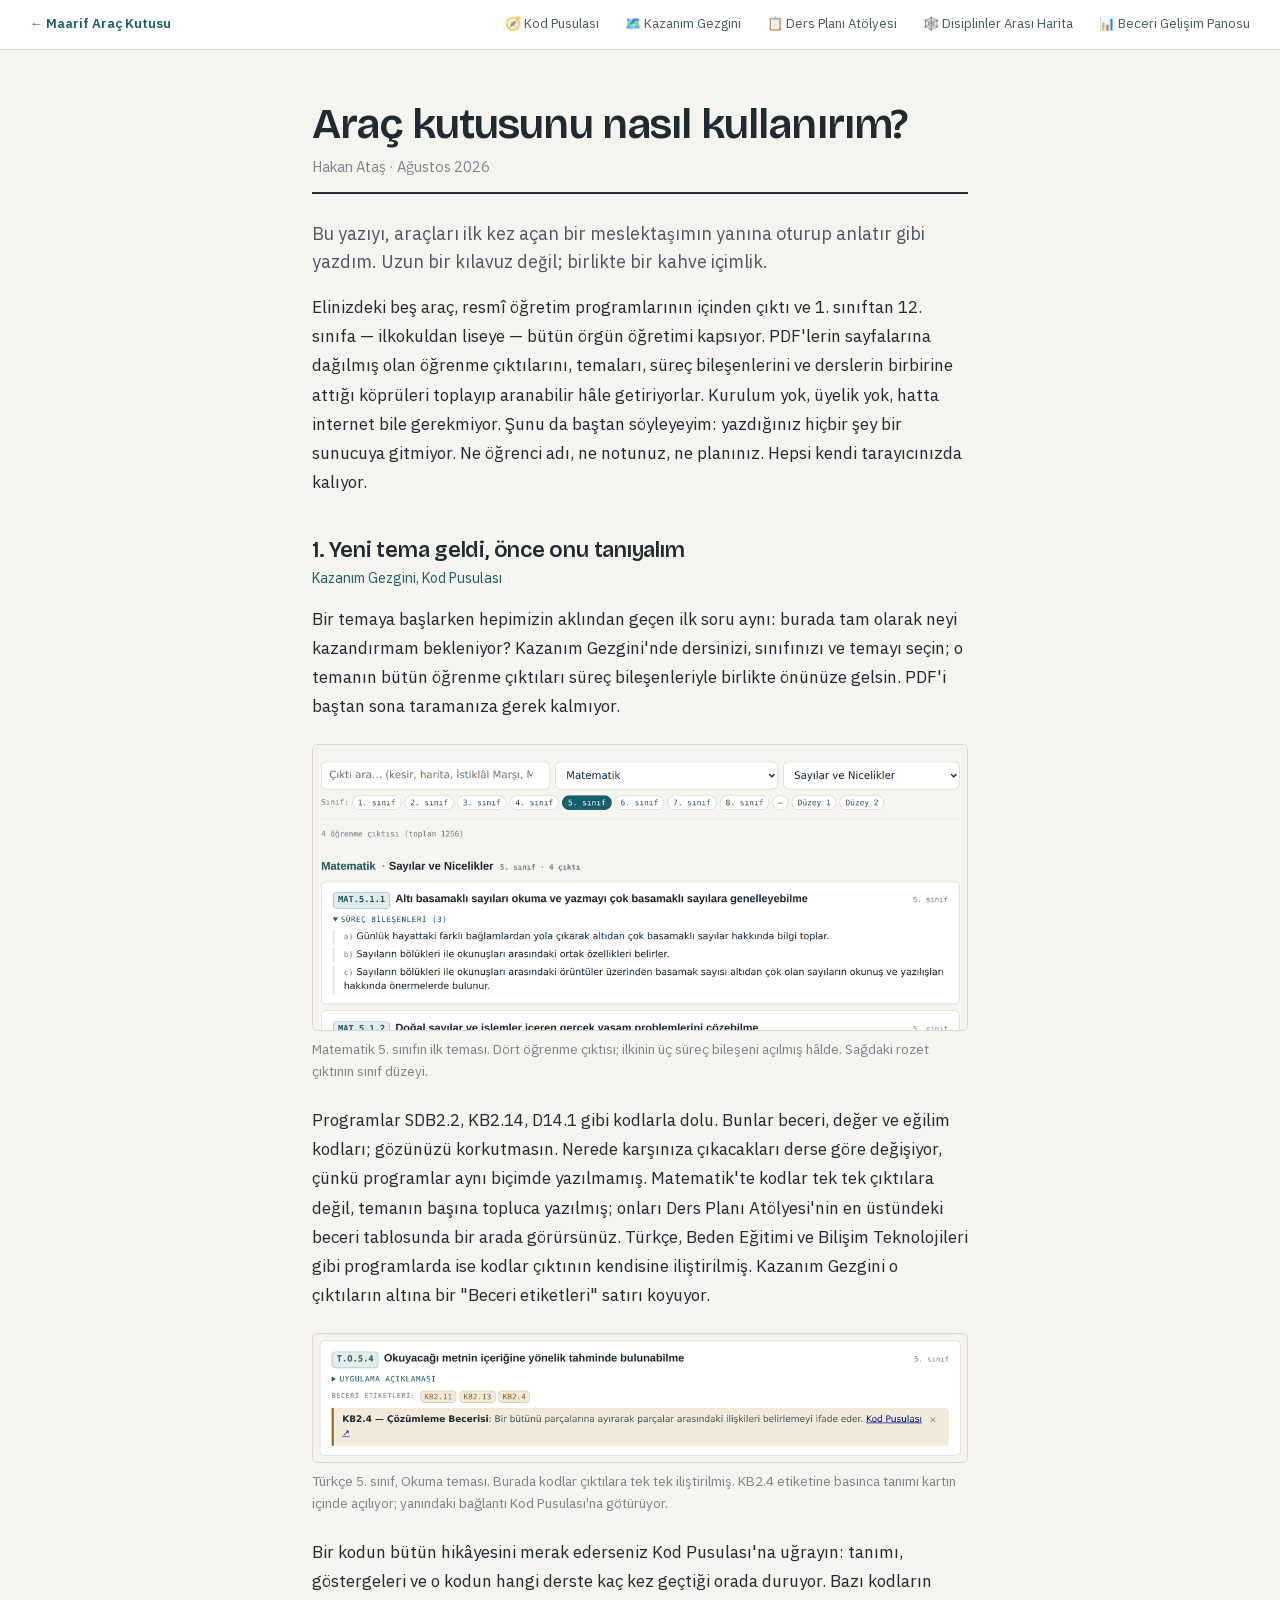
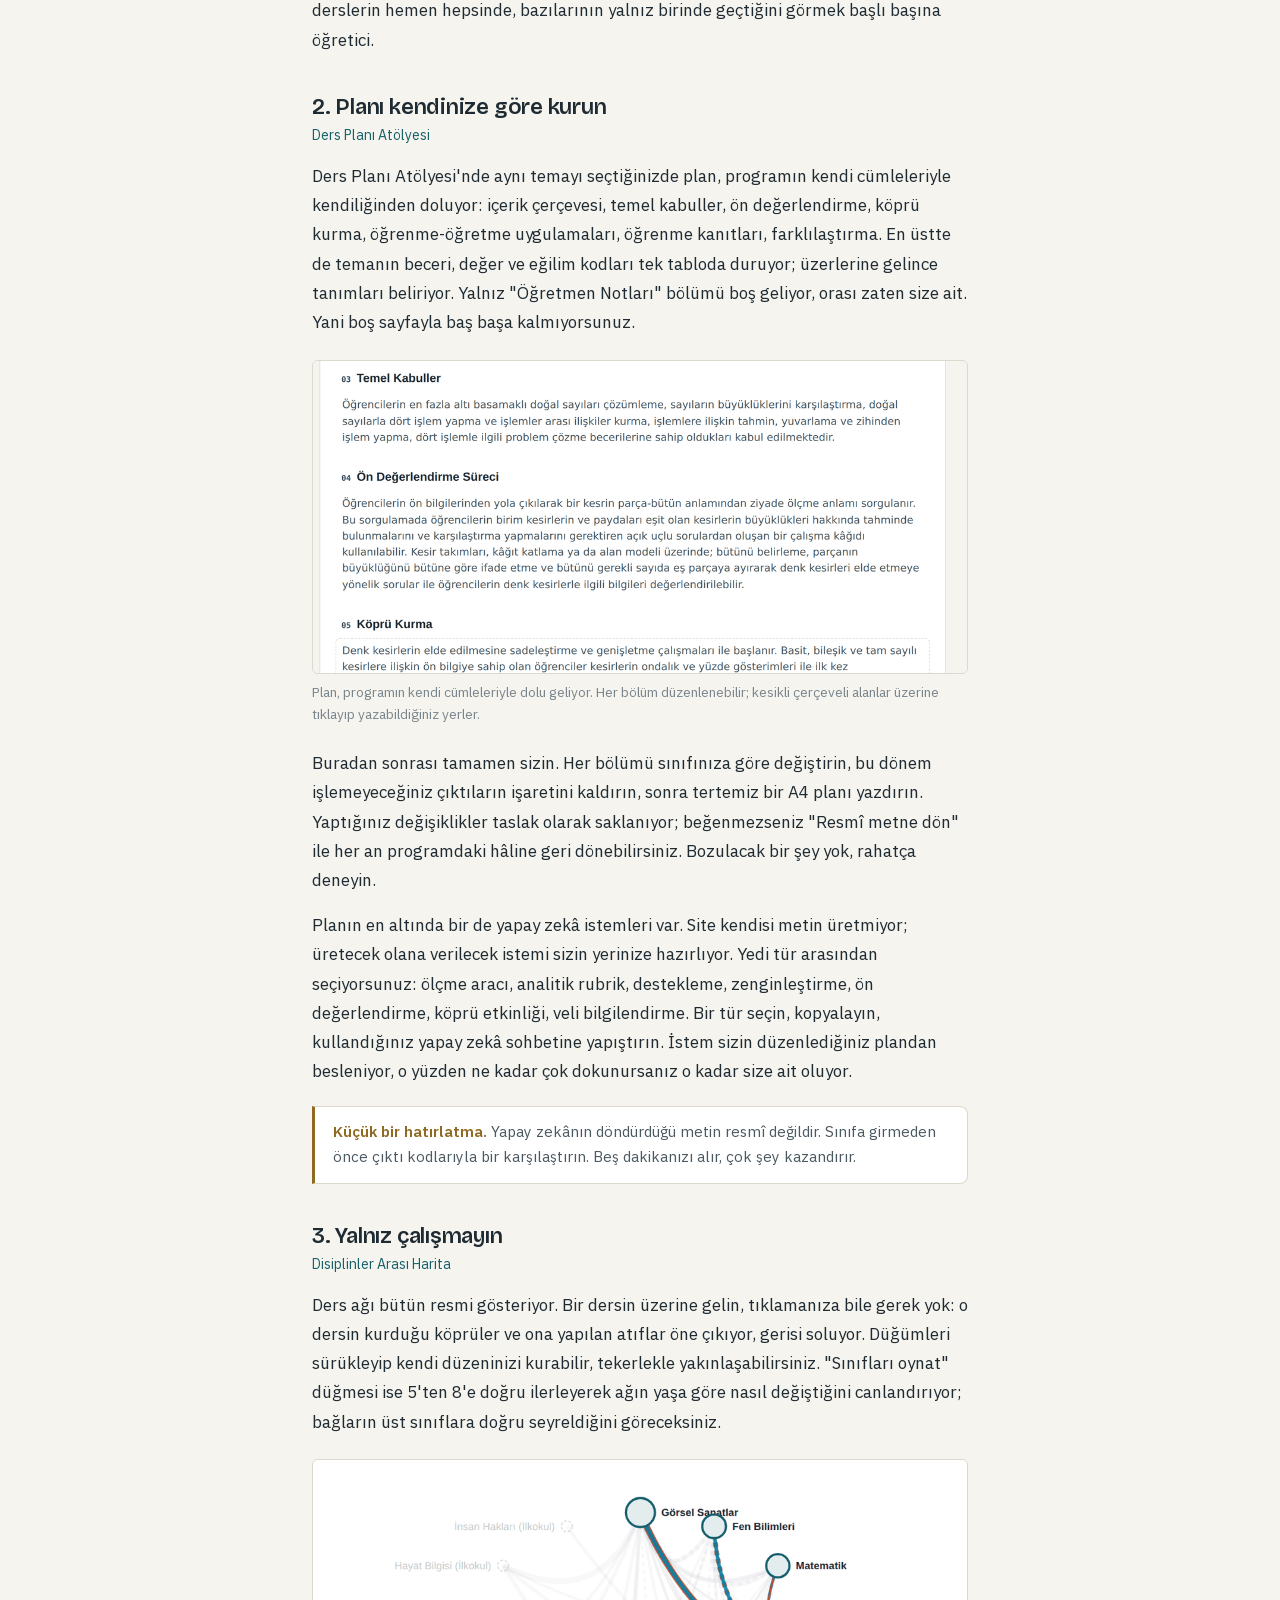
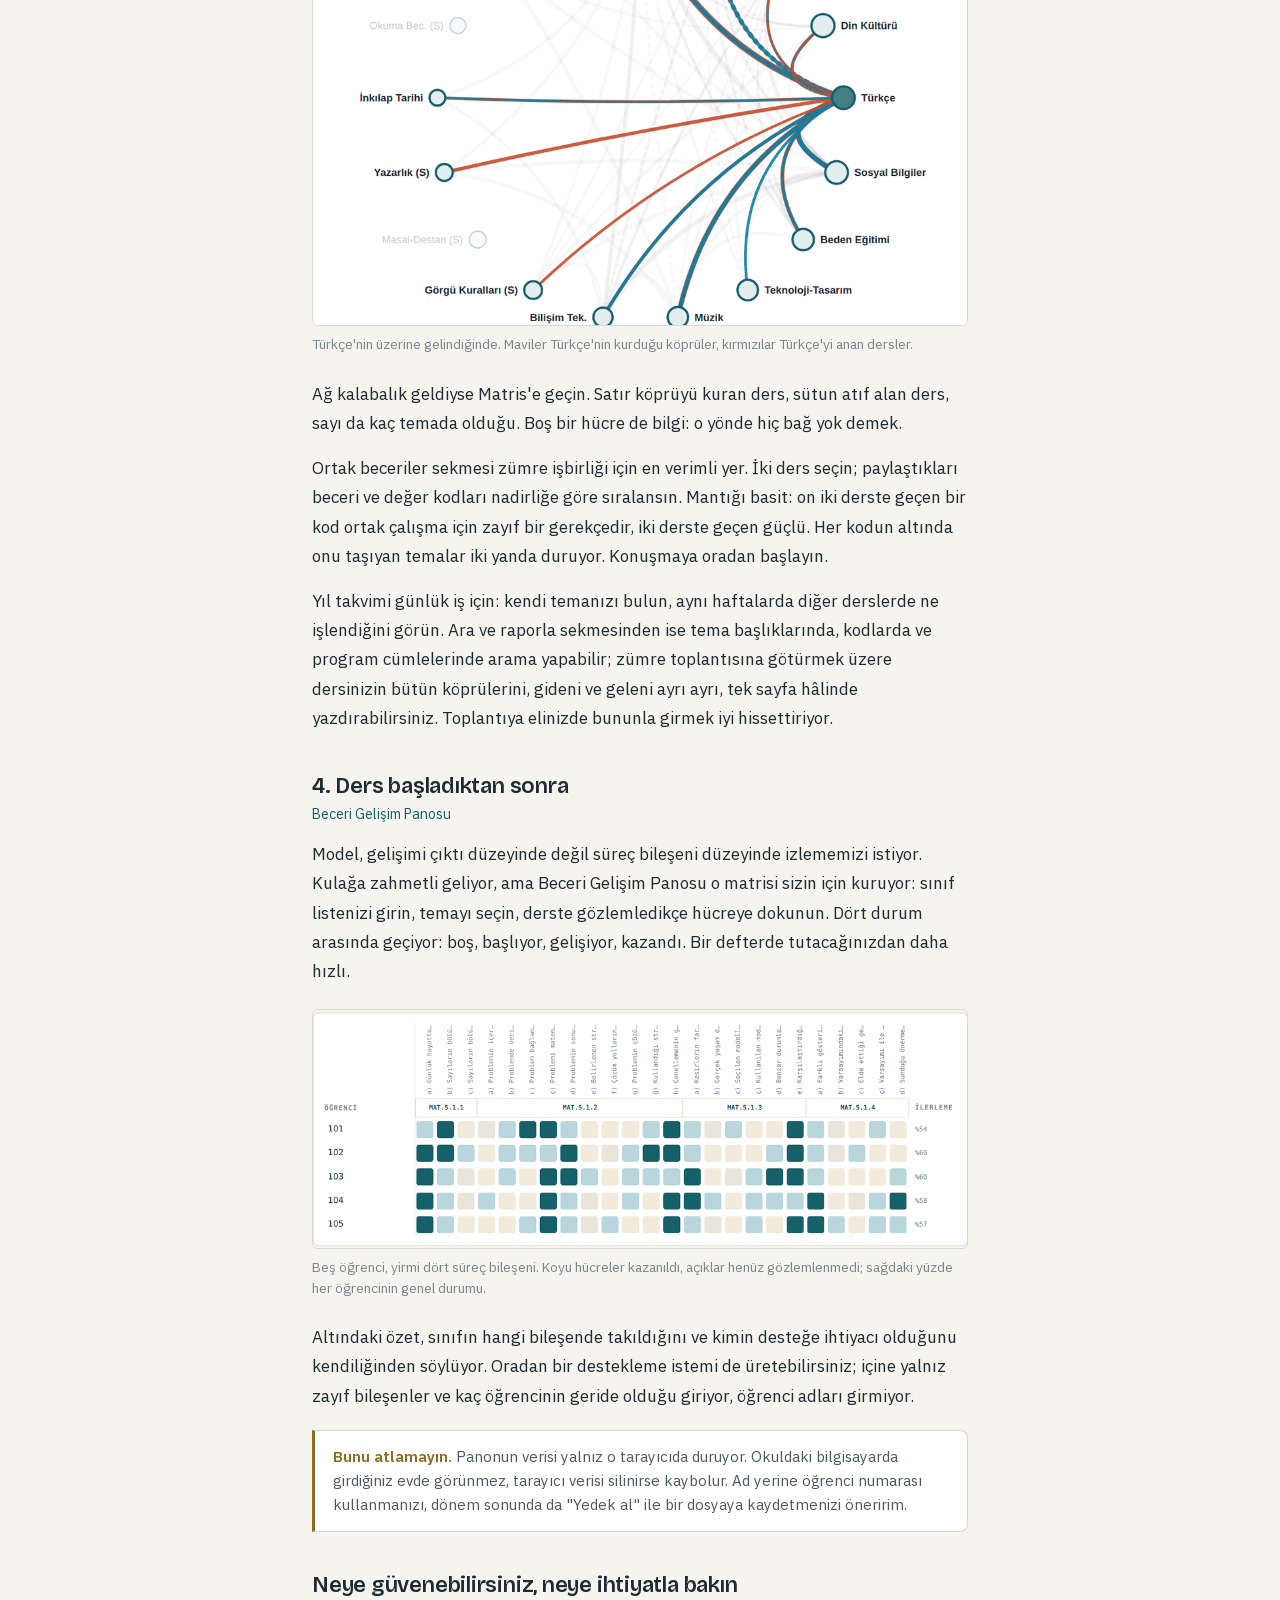
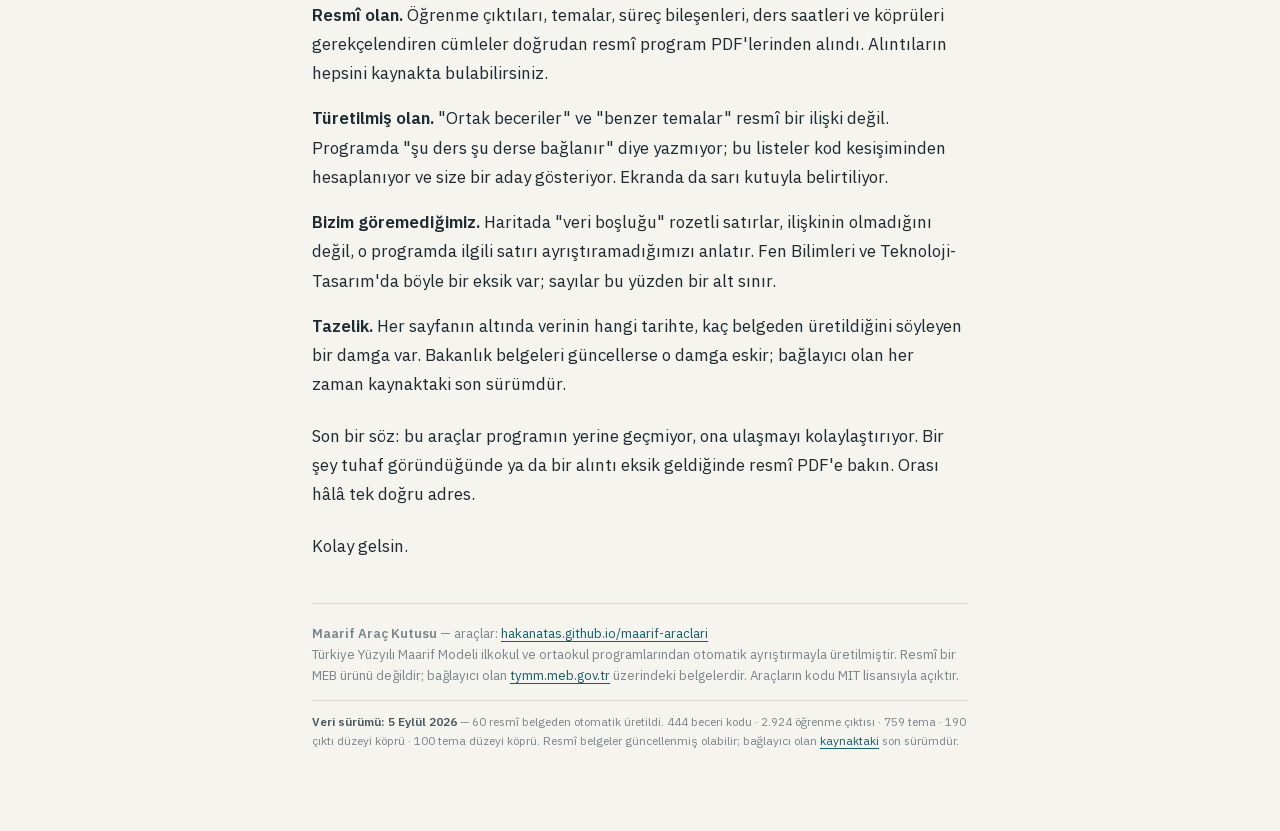
==== commit b9cff0a7: "Add files via upload" ====
--- a/kullanim.html
+++ b/kullanim.html
@@ -233,7 +233,7 @@
 
   <p class="lede">Bu yazıyı, araçları ilk kez açan bir meslektaşımın yanına oturup anlatır gibi yazdım. Uzun bir kılavuz değil; birlikte bir kahve içimlik.</p>
 
-  <p>Elinizdeki beş araç, resmî öğretim programlarının içinden çıktı ve 1. sınıftan 8. sınıfa bütün temel eğitimi kapsıyor. PDF'lerin sayfalarına dağılmış olan öğrenme çıktılarını, temaları, süreç bileşenlerini ve derslerin birbirine attığı köprüleri toplayıp aranabilir hâle getiriyorlar. Kurulum yok, üyelik yok, hatta internet bile gerekmiyor. Şunu da baştan söyleyeyim: yazdığınız hiçbir şey bir sunucuya gitmiyor. Ne öğrenci adı, ne notunuz, ne planınız. Hepsi kendi tarayıcınızda kalıyor.</p>
+  <p>Elinizdeki beş araç, resmî öğretim programlarının içinden çıktı ve 1. sınıftan 12. sınıfa — ilkokuldan liseye — bütün örgün öğretimi kapsıyor. PDF'lerin sayfalarına dağılmış olan öğrenme çıktılarını, temaları, süreç bileşenlerini ve derslerin birbirine attığı köprüleri toplayıp aranabilir hâle getiriyorlar. Kurulum yok, üyelik yok, hatta internet bile gerekmiyor. Şunu da baştan söyleyeyim: yazdığınız hiçbir şey bir sunucuya gitmiyor. Ne öğrenci adı, ne notunuz, ne planınız. Hepsi kendi tarayıcınızda kalıyor.</p>
 
   <h2>1. Yeni tema geldi, önce onu tanıyalım</h2>
   <p class="hangi">Kazanım Gezgini, Kod Pusulası</p>
@@ -252,7 +252,7 @@
     <figcaption>Türkçe 5. sınıf, Okuma teması. Burada kodlar çıktılara tek tek iliştirilmiş. KB2.4 etiketine basınca tanımı kartın içinde açılıyor; yanındaki bağlantı Kod Pusulası'na götürüyor.</figcaption>
   </figure>
 
-  <p>Bir kodun bütün hikâyesini merak ederseniz Kod Pusulası'na uğrayın: tanımı, göstergeleri ve o kodun hangi derste kaç kez geçtiği orada duruyor. Bazı kodların on sekiz dersin hepsinde, bazılarının yalnız birinde geçtiğini görmek başlı başına öğretici.</p>
+  <p>Bir kodun bütün hikâyesini merak ederseniz Kod Pusulası'na uğrayın: tanımı, göstergeleri ve o kodun hangi derste kaç kez geçtiği orada duruyor. Bazı kodların derslerin hemen hepsinde, bazılarının yalnız birinde geçtiğini görmek başlı başına öğretici.</p>
 
   <h2>2. Planı kendinize göre kurun</h2>
   <p class="hangi">Ders Planı Atölyesi</p>
@@ -317,7 +317,7 @@
   <footer>
     <b>Maarif Araç Kutusu</b> — araçlar: <a href="https://hakanatas.github.io/maarif-araclari/">hakanatas.github.io/maarif-araclari</a><br>
     Türkiye Yüzyılı Maarif Modeli ilkokul ve ortaokul programlarından otomatik ayrıştırmayla üretilmiştir. Resmî bir MEB ürünü değildir; bağlayıcı olan <a href="https://tymm.meb.gov.tr">tymm.meb.gov.tr</a> üzerindeki belgelerdir. Araçların kodu MIT lisansıyla açıktır.
-  <p class="veri-damgasi"><b>Veri sürümü: 5 Eylül 2026</b> — 41 resmî belgeden otomatik üretildi. 444 beceri kodu · 2.107 öğrenme çıktısı · 539 tema · 134 çıktı düzeyi köprü · 48 tema düzeyi köprü. Resmî belgeler güncellenmiş olabilir; bağlayıcı olan <a href="https://tymm.meb.gov.tr">kaynaktaki</a> son sürümdür.</p></footer>
+  <p class="veri-damgasi"><b>Veri sürümü: 5 Eylül 2026</b> — 60 resmî belgeden otomatik üretildi. 444 beceri kodu · 2.924 öğrenme çıktısı · 759 tema · 190 çıktı düzeyi köprü · 100 tema düzeyi köprü. Resmî belgeler güncellenmiş olabilir; bağlayıcı olan <a href="https://tymm.meb.gov.tr">kaynaktaki</a> son sürümdür.</p></footer>
 
 </div>
 </body>
